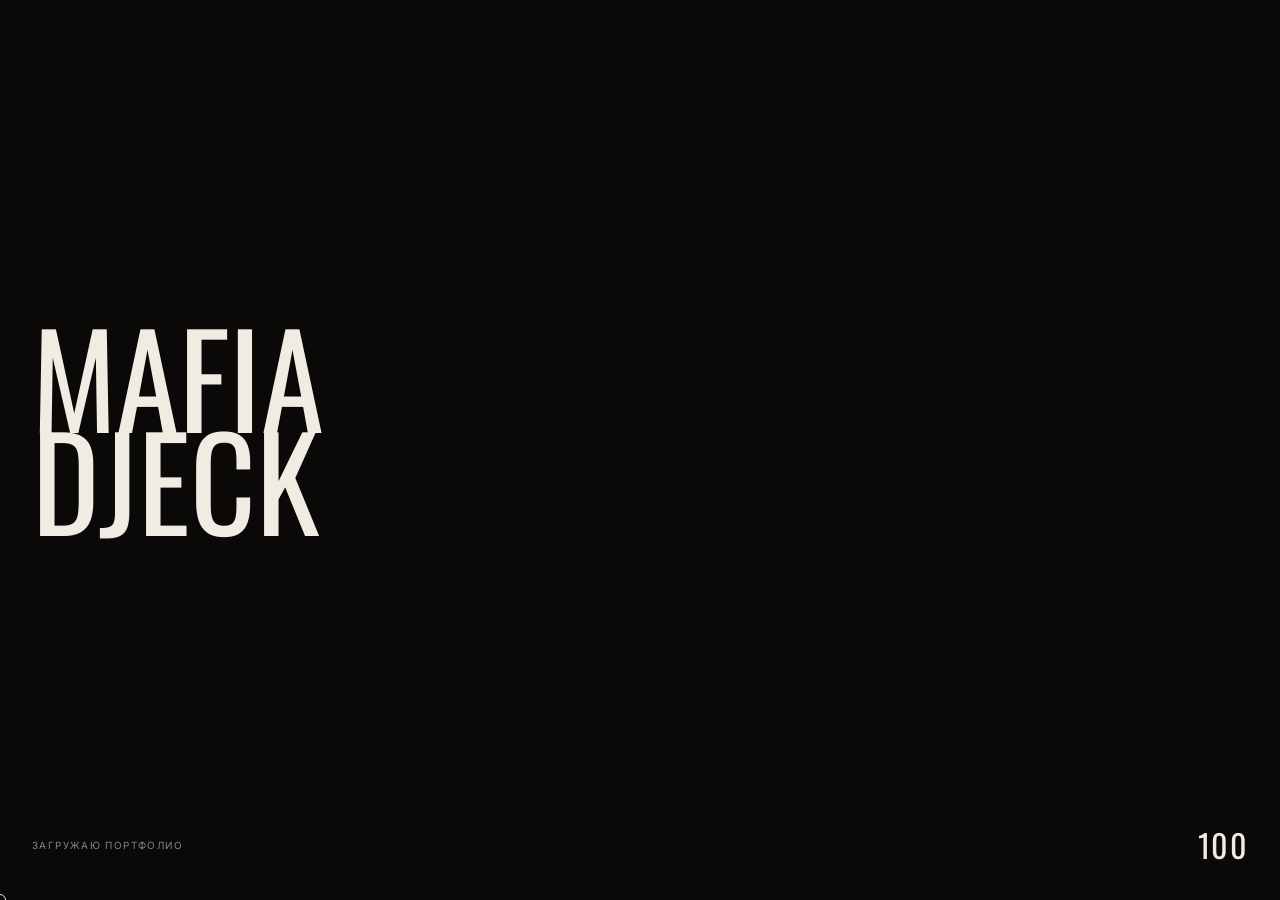
==== docs/cinematic/index.html @ f8351b09 "Добавить кинематографичную версию портфолио" ====
<!doctype html>
<html lang="ru">
  <head>
    <meta charset="UTF-8" />
    <meta name="viewport" content="width=device-width, initial-scale=1.0" />
    <meta name="theme-color" content="#0a0908" />
    <meta name="description" content="Кинематографичное портфолио Mafiacjeck — сайты и цифровой дизайн для Кыргызстана и СНГ." />
    <meta property="og:title" content="Mafiacjeck — Cinematic Portfolio" />
    <meta property="og:description" content="Дизайн и разработка сайтов для Кыргызстана и СНГ от 5 000 сом." />
    <meta property="og:type" content="website" />
    <meta property="og:url" content="https://mafiadjeck-cmd.github.io/portfolio-kyrgyzstan/cinematic/" />
    <meta property="og:image" content="https://mafiadjeck-cmd.github.io/portfolio-kyrgyzstan/cinematic/og.png" />
    <title>Mafiacjeck — Cinematic Portfolio</title>
    <link rel="preconnect" href="https://fonts.googleapis.com" />
    <link rel="preconnect" href="https://fonts.gstatic.com" crossorigin />
    <link href="https://fonts.googleapis.com/css2?family=Inter:wght@300;400;500;600;700;800;900&family=Oswald:wght@400;500;600;700&display=swap" rel="stylesheet" />
    <style>
      :root {
        --ink: #0a0908;
        --paper: #f0ece4;
        --muted: rgba(240, 236, 228, .55);
        --line: rgba(240, 236, 228, .22);
        --amber: #d9903d;
        color-scheme: dark;
      }
      * { box-sizing: border-box; }
      html, body { width: 100%; height: 100%; margin: 0; overflow: hidden; background: var(--ink); }
      body { color: var(--paper); font-family: "Inter", sans-serif; -webkit-font-smoothing: antialiased; }
      a { color: inherit; text-decoration: none; }
      button { color: inherit; font: inherit; cursor: pointer; }
      .site {
        position: relative;
        width: 100%;
        height: 100dvh;
        isolation: isolate;
        overflow: hidden;
        background: var(--ink);
      }
      .film {
        position: absolute;
        inset: -5%;
        z-index: -4;
        width: 110%;
        height: 110%;
        object-fit: cover;
        filter: saturate(.6) contrast(1.08);
        animation: drift 18s ease-in-out infinite alternate;
      }
      .shade {
        position: absolute;
        inset: 0;
        z-index: -3;
        background:
          linear-gradient(90deg, rgba(5,4,3,.78) 0%, rgba(5,4,3,.28) 50%, rgba(5,4,3,.58) 100%),
          linear-gradient(180deg, rgba(5,4,3,.38), transparent 38%, rgba(5,4,3,.56));
      }
      .grain {
        position: absolute;
        inset: -50%;
        z-index: 20;
        opacity: .055;
        pointer-events: none;
        background-image:
          repeating-radial-gradient(circle at 18% 27%, #fff 0 1px, transparent 1px 4px),
          repeating-radial-gradient(circle at 71% 63%, #fff 0 1px, transparent 1px 5px);
        animation: grain .22s steps(2) infinite;
      }
      .frame {
        display: flex;
        flex-direction: column;
        width: 100%;
        height: 100%;
        padding: 1.5rem 2rem 1.25rem;
      }
      .topbar {
        display: grid;
        grid-template-columns: 1fr auto 1fr;
        align-items: center;
        gap: 1rem;
        padding-bottom: 1rem;
        border-bottom: 1px solid var(--line);
        font-size: .68rem;
        letter-spacing: .17em;
        text-transform: uppercase;
      }
      .brand { font-weight: 800; }
      .brand sup { color: var(--amber); font-size: .45rem; }
      .location { color: var(--muted); text-align: center; }
      .nav { display: flex; justify-content: flex-end; gap: 1.35rem; }
      .nav button {
        padding: 0;
        border: 0;
        background: transparent;
        letter-spacing: inherit;
        text-transform: inherit;
        transition: color .2s ease;
      }
      .nav button:hover { color: var(--amber); }
      .hero {
        display: grid;
        grid-template-columns: minmax(0, 1.55fr) minmax(220px, .45fr);
        align-items: end;
        gap: 2rem;
        flex: 1;
        padding: 2.5rem 0 2rem;
      }
      .eyebrow {
        display: flex;
        align-items: center;
        gap: .7rem;
        margin: 0 0 1rem;
        color: var(--muted);
        font-size: .65rem;
        letter-spacing: .19em;
        text-transform: uppercase;
      }
      .eyebrow::before { width: 2.5rem; height: 1px; background: var(--amber); content: ""; }
      .headline {
        max-width: 1050px;
        margin: 0;
        font-family: "Oswald", sans-serif;
        font-size: clamp(4.2rem, 9.1vw, 9.3rem);
        font-weight: 500;
        line-height: .78;
        letter-spacing: -.045em;
        text-transform: uppercase;
      }
      .headline .line {
        display: block;
        overflow: hidden;
      }
      .headline .word {
        display: block;
        transform: translateY(115%);
        animation: reveal 1s cubic-bezier(.16,1,.3,1) forwards;
      }
      .headline .line:nth-child(2) .word { animation-delay: .08s; }
      .headline .line:nth-child(3) .word { animation-delay: .16s; }
      .headline em { color: transparent; font-style: normal; -webkit-text-stroke: 1px var(--paper); }
      .side {
        display: flex;
        flex-direction: column;
        align-items: flex-start;
        justify-content: flex-end;
        gap: 1.3rem;
        padding-bottom: .15rem;
      }
      .side-index { color: var(--amber); font-family: "Oswald", sans-serif; font-size: 2rem; }
      .side-copy {
        max-width: 260px;
        margin: 0;
        color: rgba(240,236,228,.78);
        font-size: .82rem;
        line-height: 1.55;
      }
      .cta {
        display: inline-flex;
        align-items: center;
        gap: 1.25rem;
        padding: .85rem 1rem .85rem 1.2rem;
        border: 1px solid var(--line);
        background: rgba(10,9,8,.18);
        backdrop-filter: blur(10px);
        font-size: .67rem;
        letter-spacing: .16em;
        text-transform: uppercase;
        transition: border-color .25s ease, background .25s ease;
      }
      .cta:hover { border-color: var(--amber); background: rgba(217,144,61,.12); }
      .cta i { color: var(--amber); font-size: 1rem; font-style: normal; }
      .lower {
        display: grid;
        grid-template-columns: 1.2fr .8fr;
        gap: 1rem;
        align-items: center;
        padding-top: 1rem;
        border-top: 1px solid var(--line);
      }
      .services { display: flex; flex-wrap: wrap; gap: .75rem 1.5rem; color: var(--muted); font-size: .63rem; letter-spacing: .12em; text-transform: uppercase; }
      .services span::before { margin-right: .55rem; color: var(--amber); content: "◆"; font-size: .42rem; vertical-align: .12rem; }
      .status { display: flex; align-items: center; justify-content: flex-end; gap: .8rem; color: var(--muted); font-size: .62rem; letter-spacing: .14em; text-transform: uppercase; }
      .pulse { width: .4rem; height: .4rem; border-radius: 50%; background: #7cdb86; box-shadow: 0 0 0 0 rgba(124,219,134,.6); animation: pulse 2s infinite; }
      .overlay {
        position: fixed;
        inset: 0;
        z-index: 40;
        display: grid;
        place-items: center;
        padding: 2rem;
        background: rgba(8,7,6,.9);
        backdrop-filter: blur(18px);
        opacity: 0;
        visibility: hidden;
        transition: opacity .45s ease, visibility .45s ease;
      }
      .overlay.open { opacity: 1; visibility: visible; }
      .panel {
        width: min(100%, 920px);
        max-height: 88dvh;
        overflow: auto;
        border: 1px solid var(--line);
        background: #0d0c0a;
        transform: translateY(25px);
        transition: transform .55s cubic-bezier(.16,1,.3,1);
      }
      .overlay.open .panel { transform: translateY(0); }
      .panel-head { display: flex; align-items: flex-start; justify-content: space-between; gap: 1rem; padding: 1.5rem; border-bottom: 1px solid var(--line); }
      .panel-kicker { margin: 0 0 .5rem; color: var(--amber); font-size: .6rem; letter-spacing: .18em; text-transform: uppercase; }
      .panel-title { margin: 0; font-family: "Oswald", sans-serif; font-size: clamp(2rem, 5vw, 4rem); font-weight: 500; line-height: .9; text-transform: uppercase; }
      .close { width: 2.5rem; height: 2.5rem; border: 1px solid var(--line); background: transparent; font-size: 1.35rem; transition: border-color .2s ease, color .2s ease; }
      .close:hover { color: var(--amber); border-color: var(--amber); }
      .projects { display: grid; }
      .project {
        display: grid;
        grid-template-columns: 3.5rem 1fr auto;
        align-items: center;
        gap: 1rem;
        padding: 1.4rem 1.5rem;
        border-bottom: 1px solid var(--line);
        transition: background .25s ease;
      }
      .project:hover { background: rgba(217,144,61,.08); }
      .project:last-child { border-bottom: 0; }
      .project-no { color: var(--amber); font-family: "Oswald", sans-serif; font-size: 1.35rem; }
      .project h3 { margin: 0 0 .25rem; font-size: .95rem; letter-spacing: .06em; text-transform: uppercase; }
      .project p { margin: 0; color: var(--muted); font-size: .68rem; }
      .project-arrow { font-size: 1.3rem; }
      .contact-grid { display: grid; grid-template-columns: repeat(3, 1fr); }
      .contact-link { padding: 2rem 1.5rem; border-right: 1px solid var(--line); transition: background .25s ease; }
      .contact-link:last-child { border-right: 0; }
      .contact-link:hover { background: rgba(217,144,61,.08); }
      .contact-link small { display: block; margin-bottom: .55rem; color: var(--muted); font-size: .55rem; letter-spacing: .15em; text-transform: uppercase; }
      .contact-link strong { font-family: "Oswald", sans-serif; font-size: 1.4rem; font-weight: 500; text-transform: uppercase; }
      .intro {
        position: fixed;
        inset: 0;
        z-index: 100;
        display: grid;
        grid-template-rows: 1fr auto;
        padding: 2rem;
        background: var(--ink);
        transition: transform .9s cubic-bezier(.85,0,.15,1);
      }
      .loaded .intro { transform: translateY(-105%); }
      .intro-brand { align-self: center; font-family: "Oswald", sans-serif; font-size: clamp(3.5rem, 10vw, 9rem); line-height: .8; text-transform: uppercase; }
      .intro-bottom { display: flex; align-items: center; justify-content: space-between; color: var(--muted); font-size: .62rem; letter-spacing: .14em; text-transform: uppercase; }
      .counter { color: var(--paper); font-family: "Oswald", sans-serif; font-size: 2rem; }
      .cursor {
        position: fixed;
        z-index: 120;
        width: 12px;
        height: 12px;
        margin: -6px 0 0 -6px;
        border: 1px solid var(--paper);
        border-radius: 50%;
        pointer-events: none;
        mix-blend-mode: difference;
        transition: width .15s ease, height .15s ease, margin .15s ease, background .15s ease;
      }
      .cursor.hot { width: 34px; height: 34px; margin: -17px 0 0 -17px; background: var(--paper); }
      @keyframes drift { to { transform: scale(1.035) translate3d(-.5%, -.4%, 0); } }
      @keyframes reveal { to { transform: translateY(0); } }
      @keyframes grain { 0% { transform: translate(0); } 25% { transform: translate(2%, -3%); } 50% { transform: translate(-3%, 2%); } 75% { transform: translate(3%, 4%); } 100% { transform: translate(-2%, -2%); } }
      @keyframes pulse { 70% { box-shadow: 0 0 0 8px rgba(124,219,134,0); } 100% { box-shadow: 0 0 0 0 rgba(124,219,134,0); } }
      @media (max-width: 850px) {
        .frame { padding: 1.1rem 1.15rem 1rem; }
        .topbar { grid-template-columns: 1fr auto; }
        .location { display: none; }
        .nav { gap: 1rem; }
        .nav button:first-child { display: none; }
        .hero { grid-template-columns: 1fr; align-content: end; gap: 1.3rem; padding: 1.8rem 0 1.25rem; }
        .headline { font-size: clamp(3.8rem, 18vw, 7rem); }
        .side { display: grid; grid-template-columns: auto 1fr; gap: .65rem 1rem; }
        .side-index { grid-row: 1 / 3; }
        .side-copy { font-size: .72rem; }
        .cta { grid-column: 1 / -1; justify-content: space-between; width: 100%; }
        .lower { grid-template-columns: 1fr; }
        .status { justify-content: flex-start; }
        .services { gap: .5rem 1rem; }
        .overlay { padding: .75rem; }
        .contact-grid { grid-template-columns: 1fr; }
        .contact-link { padding: 1.25rem; border-right: 0; border-bottom: 1px solid var(--line); }
        .contact-link:last-child { border-bottom: 0; }
        .cursor { display: none; }
      }
      @media (max-height: 700px) {
        .hero { padding: 1rem 0; }
        .headline { font-size: clamp(3rem, 15vh, 7rem); }
        .side-copy { display: none; }
        .services { font-size: .55rem; }
      }
      @media (prefers-reduced-motion: reduce) {
        *, *::before, *::after { animation-duration: .01ms !important; animation-iteration-count: 1 !important; transition-duration: .01ms !important; }
        .intro { display: none; }
        .headline .word { transform: none; }
      }
    </style>
  </head>
  <body>
    <div class="intro" aria-hidden="true">
      <div class="intro-brand">MAFIA<br/>DJECK</div>
      <div class="intro-bottom"><span>Загружаю портфолио</span><span class="counter" id="counter">00</span></div>
    </div>
    <main class="site">
      <video class="film" autoplay muted loop playsinline src="https://d8j0ntlcm91z4.cloudfront.net/user_38xzZboKViGWJOttwIXH07lWA1P/hf_20260725_114042_d2ed2a89-f2fa-449b-9609-da456344257b.mp4"></video>
      <div class="shade"></div>
      <div class="grain"></div>
      <div class="frame">
        <header class="topbar">
          <a class="brand" href="./">MAFIADJECK<sup>®</sup></a>
          <div class="location">Бишкек, Кыргызстан · Работаю по СНГ</div>
          <nav class="nav" aria-label="Навигация">
            <button type="button" data-projects>Работы</button>
            <button type="button" data-contact>Контакт</button>
          </nav>
        </header>
        <section class="hero">
          <div>
            <p class="eyebrow">Digital designer &amp; developer</p>
            <h1 class="headline">
              <span class="line"><span class="word">Создаю</span></span>
              <span class="line"><span class="word"><em>бренды,</em> которые</span></span>
              <span class="line"><span class="word">помнят</span></span>
            </h1>
          </div>
          <aside class="side">
            <span class="side-index">01</span>
            <p class="side-copy">Сайты, интерфейсы и цифровые истории для бизнеса из Кыргызстана и стран СНГ.</p>
            <button class="cta" type="button" data-projects><span>Смотреть проекты</span><i>↗</i></button>
          </aside>
        </section>
        <footer class="lower">
          <div class="services"><span>Web design</span><span>Development</span><span>Brand identity</span><span>от 5 000 сом</span></div>
          <div class="status"><span class="pulse"></span><span>Открыт к новым проектам</span></div>
        </footer>
      </div>
    </main>
    <section class="overlay" id="projects" aria-label="Опубликованные проекты">
      <div class="panel">
        <header class="panel-head">
          <div><p class="panel-kicker">Selected work · 2026</p><h2 class="panel-title">Реальные<br/>проекты</h2></div>
          <button class="close" type="button" data-close aria-label="Закрыть">×</button>
        </header>
        <div class="projects">
          <a class="project" href="https://mafiadjeck-cmd.github.io/" target="_blank" rel="noreferrer">
            <span class="project-no">01</span><span><h3>A&amp;A Apparel Factory</h3><p>Корпоративный сайт · Бишкек</p></span><span class="project-arrow">↗</span>
          </a>
          <a class="project" href="https://mafiadjeck-cmd.github.io/genderparty-kg/" target="_blank" rel="noreferrer">
            <span class="project-no">02</span><span><h3>Gender Party KG</h3><p>Сайт мероприятий · Кыргызстан</p></span><span class="project-arrow">↗</span>
          </a>
          <a class="project" href="https://astropulse-production.vercel.app/" target="_blank" rel="noreferrer">
            <span class="project-no">03</span><span><h3>AstroPulse</h3><p>Веб-приложение · Натальная карта</p></span><span class="project-arrow">↗</span>
          </a>
        </div>
      </div>
    </section>
    <section class="overlay" id="contact" aria-label="Контакты">
      <div class="panel">
        <header class="panel-head">
          <div><p class="panel-kicker">Начнём проект</p><h2 class="panel-title">Связаться<br/>со мной</h2></div>
          <button class="close" type="button" data-close aria-label="Закрыть">×</button>
        </header>
        <div class="contact-grid">
          <a class="contact-link" href="https://wa.me/?text=Здравствуйте!%20Хочу%20обсудить%20сайт." target="_blank" rel="noreferrer"><small>Написать в</small><strong>WhatsApp ↗</strong></a>
          <a class="contact-link" href="https://t.me/mafiadjeck" target="_blank" rel="noreferrer"><small>Написать в</small><strong>Telegram ↗</strong></a>
          <a class="contact-link" href="https://instagram.com/mafiadjeck" target="_blank" rel="noreferrer"><small>Посмотреть</small><strong>Instagram ↗</strong></a>
        </div>
      </div>
    </section>
    <div class="cursor" id="cursor" aria-hidden="true"></div>
    <script>
      const counter = document.querySelector("#counter");
      let value = 0;
      const loading = setInterval(() => {
        value = Math.min(100, value + Math.ceil(Math.random() * 15));
        counter.textContent = String(value).padStart(2, "0");
        if (value === 100) {
          clearInterval(loading);
          setTimeout(() => document.body.classList.add("loaded"), 180);
        }
      }, 75);
      const projects = document.querySelector("#projects");
      const contact = document.querySelector("#contact");
      const closeAll = () => document.querySelectorAll(".overlay.open").forEach((item) => item.classList.remove("open"));
      document.querySelectorAll("[data-projects]").forEach((button) => button.addEventListener("click", () => projects.classList.add("open")));
      document.querySelectorAll("[data-contact]").forEach((button) => button.addEventListener("click", () => contact.classList.add("open")));
      document.querySelectorAll("[data-close]").forEach((button) => button.addEventListener("click", closeAll));
      document.querySelectorAll(".overlay").forEach((overlay) => overlay.addEventListener("click", (event) => {
        if (event.target === overlay) closeAll();
      }));
      document.addEventListener("keydown", (event) => { if (event.key === "Escape") closeAll(); });
      const cursor = document.querySelector("#cursor");
      document.addEventListener("pointermove", (event) => {
        cursor.style.transform = "translate3d(" + event.clientX + "px," + event.clientY + "px,0)";
      });
      document.querySelectorAll("a, button").forEach((item) => {
        item.addEventListener("pointerenter", () => cursor.classList.add("hot"));
        item.addEventListener("pointerleave", () => cursor.classList.remove("hot"));
      });
    </script>
  </body>
</html>
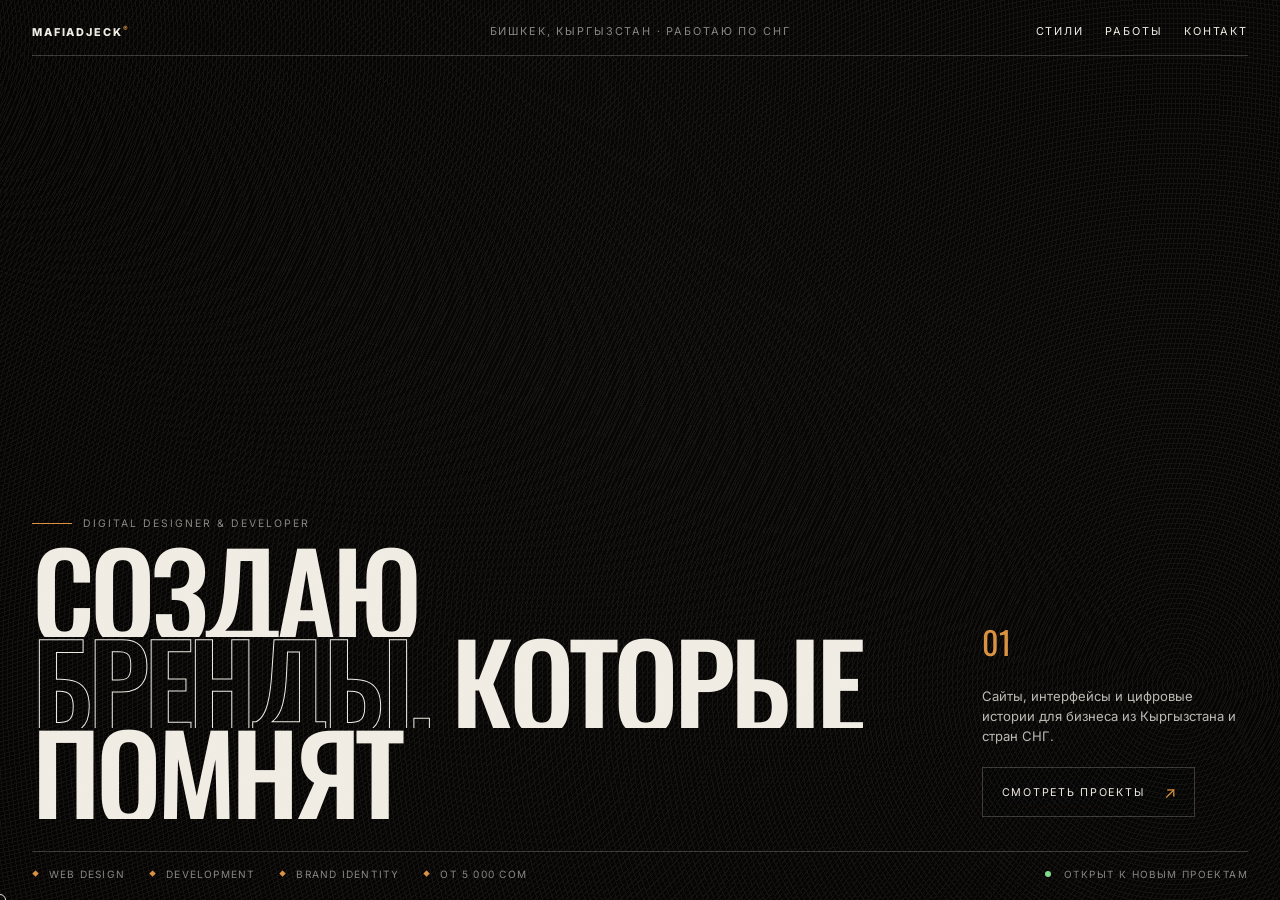
==== commit 36f9d66b: "Добавить витрину стилей и реальные кейсы" ====
--- a/docs/cinematic/index.html
+++ b/docs/cinematic/index.html
@@ -310,6 +310,7 @@
           <a class="brand" href="./">MAFIADJECK<sup>®</sup></a>
           <div class="location">Бишкек, Кыргызстан · Работаю по СНГ</div>
           <nav class="nav" aria-label="Навигация">
+            <button type="button" onclick="location.href='../showcase/'">Стили</button>
             <button type="button" data-projects>Работы</button>
             <button type="button" data-contact>Контакт</button>
           </nav>
@@ -342,14 +343,26 @@
           <button class="close" type="button" data-close aria-label="Закрыть">×</button>
         </header>
         <div class="projects">
+          <a class="project" href="https://www.astropulse.life/" target="_blank" rel="noreferrer">
+            <span class="project-no">01</span><span><h3>AstroPulse</h3><p>Веб-приложение · Натальная карта</p></span><span class="project-arrow">↗</span>
+          </a>
+          <a class="project" href="https://targetkg.pp.ua/ru/" target="_blank" rel="noreferrer">
+            <span class="project-no">02</span><span><h3>TARGET.KG</h3><p>Сайт студии · Сайты, боты и автоматизация</p></span><span class="project-arrow">↗</span>
+          </a>
           <a class="project" href="https://mafiadjeck-cmd.github.io/" target="_blank" rel="noreferrer">
-            <span class="project-no">01</span><span><h3>A&amp;A Apparel Factory</h3><p>Корпоративный сайт · Бишкек</p></span><span class="project-arrow">↗</span>
+            <span class="project-no">03</span><span><h3>A&amp;A Apparel Factory</h3><p>Корпоративный сайт · Бишкек</p></span><span class="project-arrow">↗</span>
           </a>
           <a class="project" href="https://mafiadjeck-cmd.github.io/genderparty-kg/" target="_blank" rel="noreferrer">
-            <span class="project-no">02</span><span><h3>Gender Party KG</h3><p>Сайт мероприятий · Кыргызстан</p></span><span class="project-arrow">↗</span>
-          </a>
-          <a class="project" href="https://astropulse-production.vercel.app/" target="_blank" rel="noreferrer">
-            <span class="project-no">03</span><span><h3>AstroPulse</h3><p>Веб-приложение · Натальная карта</p></span><span class="project-arrow">↗</span>
+            <span class="project-no">04</span><span><h3>Gender Party KG</h3><p>Сайт мероприятий · Кыргызстан</p></span><span class="project-arrow">↗</span>
+          </a>
+          <a class="project" href="https://t.me/EvgenyTargetBot" target="_blank" rel="noreferrer">
+            <span class="project-no">05</span><span><h3>Premium AI</h3><p>Telegram Mini App · AI-аудит Instagram</p></span><span class="project-arrow">↗</span>
+          </a>
+          <a class="project" href="https://t.me/mafiadjeck?text=Хочу%20посмотреть%20демо%20Telegram%20Mini%20App" target="_blank" rel="noreferrer">
+            <span class="project-no">06</span><span><h3>Сам себе таргетолог</h3><p>Telegram Mini App · Демо по запросу</p></span><span class="project-arrow">↗</span>
+          </a>
+          <a class="project" href="https://t.me/mafiadjeck?text=Хочу%20посмотреть%20кейс%20Tuzova%20Marketing" target="_blank" rel="noreferrer">
+            <span class="project-no">07</span><span><h3>Tuzova Marketing</h3><p>WhatsApp Business Platform · Кейс по запросу</p></span><span class="project-arrow">↗</span>
           </a>
         </div>
       </div>
